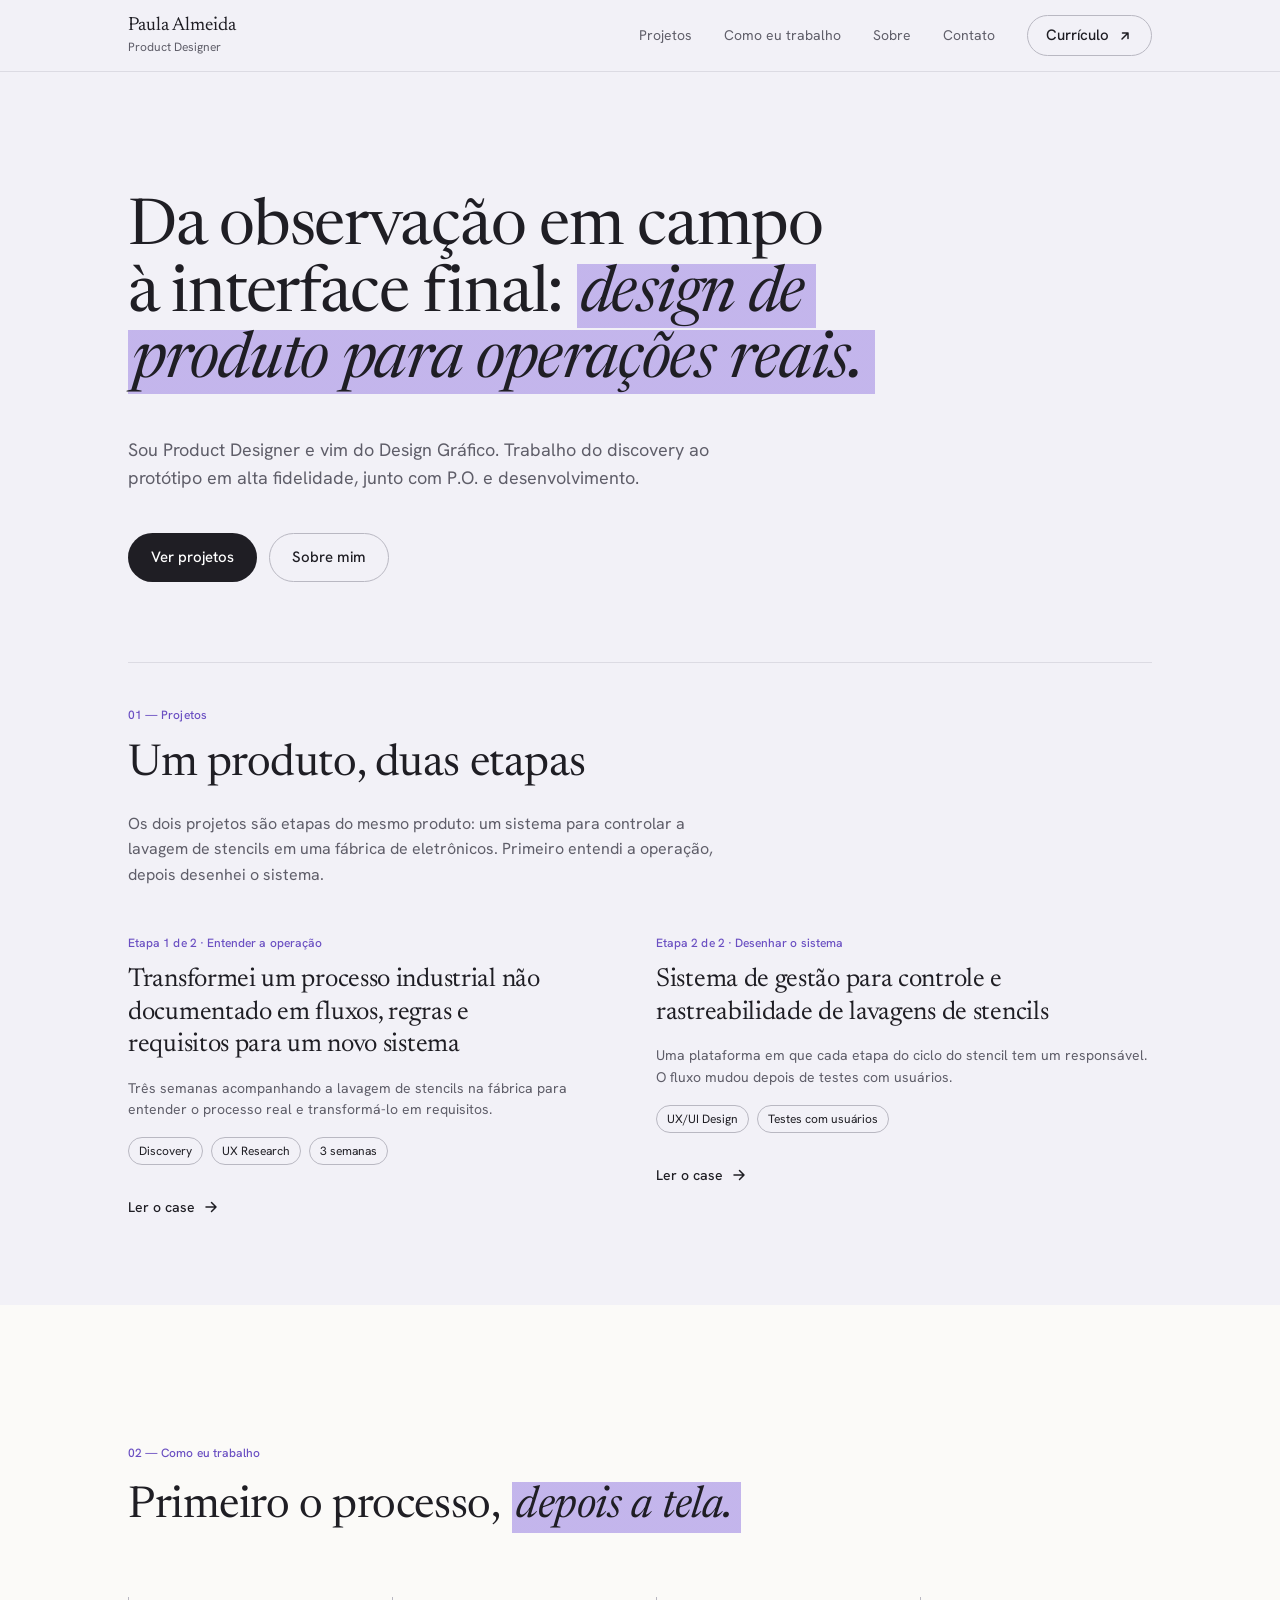
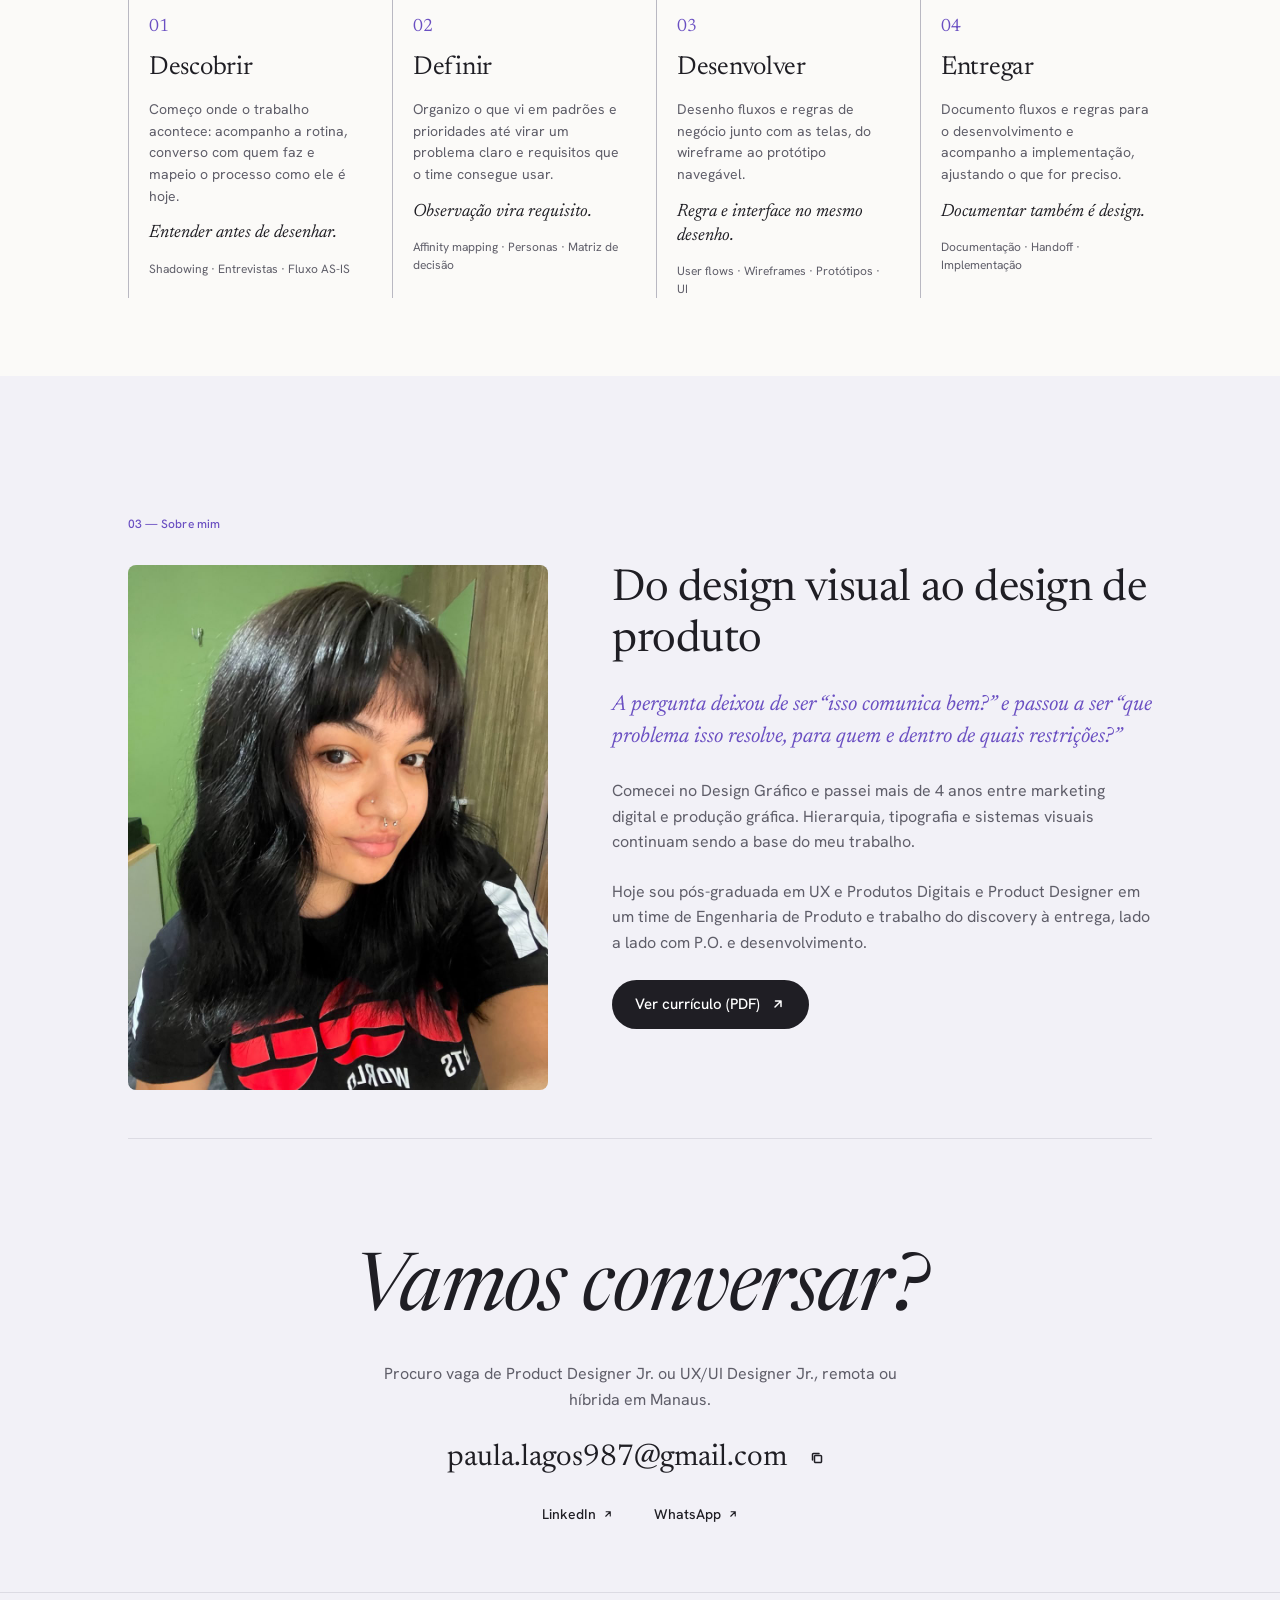
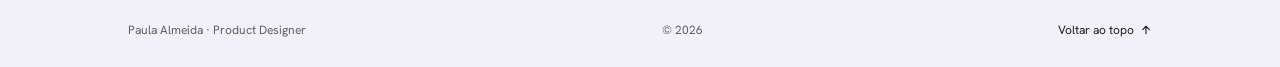
==== index.html @ 33c94bc5 "Página principal e caso 1 completos, template caso 2 Co-Authored-By: Claude Haiku 5.5 <noreply@anthr" ====
<!doctype html>
<html lang="pt-BR">
<head>
  <meta charset="utf-8">
  <meta name="viewport" content="width=device-width, initial-scale=1">
  <title>Paula Almeida · Product Designer</title>
  <meta name="description" content="Portfólio de Paula Almeida, Product Designer: do discovery ao protótipo em alta fidelidade.">
  <link rel="preconnect" href="https://fonts.googleapis.com">
  <link rel="preconnect" href="https://fonts.gstatic.com" crossorigin>
  <link href="https://fonts.googleapis.com/css2?family=Hanken+Grotesk:wght@400;500&family=Newsreader:ital,wght@0,400;1,400&display=swap" rel="stylesheet">
  <script>document.documentElement.classList.add('js');</script>
  <link rel="stylesheet" href="css/styles.css">
</head>
<body>

  <div class="site-header-wrap">
  <header class="site-header">
    <a class="brand" href="#topo" aria-label="Paula Almeida, Product Designer">
      <span class="brand__name">Paula Almeida</span>
      <span class="brand__role">Product Designer</span>
    </a>

    <nav class="nav" id="site-nav" aria-label="Principal">
      <a href="#projetos">Projetos</a>
      <a href="#como-eu-trabalho">Como eu trabalho</a>
      <a href="#sobre">Sobre</a>
      <a href="#contato">Contato</a>
      <a class="btn btn--outline btn--small" id="resume-link" href="https://fax-slaw-64623266.figma.site/" target="_blank" rel="noopener noreferrer">
        Currículo
        <img src="assets/icons/desktop-cv-small.svg" alt="" width="16" height="16" aria-hidden="true">
      </a>
    </nav>

    <button class="menu-toggle" type="button" aria-controls="site-nav" aria-expanded="false" aria-label="Abrir menu">
      <img src="assets/icons/mobile-menu.svg" alt="" width="16" height="16" aria-hidden="true">
    </button>
  </header>
  </div>

  <main id="topo">

    <section class="hero" aria-labelledby="hero-title">
      <h1 class="hero__title" id="hero-title">Da observação em<br class="br-mobile"> campo<br class="br-desktop"> à interface<br class="br-mobile"> final: <span class="highlight">design de</span><br> <span class="highlight">produto para<br class="br-mobile"> operações reais.</span></h1>

      <p class="hero__lead">Sou Product Designer e vim do Design Gráfico. Trabalho do discovery ao protótipo em alta fidelidade, junto com P.O. e desenvolvimento.</p>

      <div class="cta-group">
        <a class="btn btn--primary" href="#projetos">Ver projetos</a>
        <a class="btn btn--outline" href="#sobre">Sobre mim</a>
      </div>
    </section>

    <section class="projects" id="projetos" aria-labelledby="projetos-title">
      <div class="projects__inner">
        <p class="eyebrow">01 — Projetos</p>
        <h2 class="section-title" id="projetos-title">Um produto, duas etapas</h2>
        <p class="section-lead">Os dois projetos são etapas do mesmo produto: um sistema para controlar a lavagem de stencils em uma fábrica de eletrônicos. Primeiro entendi a operação, depois desenhei o sistema.</p>

        <div class="cards">
          <article class="project-card">
            <div class="project-card__media" role="img" aria-label="[Imagem do projeto — fluxo AS-IS ou foto de campo]">
              <span>[Imagem do projeto — fluxo AS-IS ou foto de campo]</span>
            </div>
            <p class="eyebrow eyebrow--sm">Etapa 1 de 2 · Entender a operação</p>
            <h3 class="card-title">Transformei um processo industrial não documentado em fluxos, regras e requisitos para um novo sistema</h3>
            <p class="card-text">Três semanas acompanhando a lavagem de stencils na fábrica para entender o processo real e transformá-lo em requisitos.</p>
            <ul class="tags" aria-label="Tags">
              <li class="tag">Discovery</li>
              <li class="tag">UX Research</li>
              <li class="tag">3 semanas</li>
            </ul>
            <a class="link-arrow" href="cases/case-1.html">
              Ler o case
              <img src="assets/icons/desktop-arrow-right.svg" alt="" width="16" height="16" aria-hidden="true">
            </a>
          </article>

          <article class="project-card">
            <div class="project-card__media" role="img" aria-label="[Imagem do projeto — tela do Dashboard em alta fidelidade]">
              <span>[Imagem do projeto — tela do Dashboard em alta fidelidade]</span>
            </div>
            <p class="eyebrow eyebrow--sm">Etapa 2 de 2 · Desenhar o sistema</p>
            <h3 class="card-title">Sistema de gestão para controle e rastreabilidade de lavagens de stencils</h3>
            <p class="card-text">Uma plataforma em que cada etapa do ciclo do stencil tem um responsável. O fluxo mudou depois de testes com usuários.</p>
            <ul class="tags" aria-label="Tags">
              <li class="tag">UX/UI Design</li>
              <li class="tag">Testes com usuários</li>
            </ul>
            <a class="link-arrow" href="cases/case-2.html">
              Ler o case
              <img src="assets/icons/desktop-arrow-right.svg" alt="" width="16" height="16" aria-hidden="true">
            </a>
          </article>
        </div>
      </div>
    </section>

    <section class="process" id="como-eu-trabalho" aria-labelledby="process-title">
      <p class="eyebrow">02 — Como eu trabalho</p>
      <h2 class="section-title section-title--process" id="process-title">
        Primeiro o processo,
        <span class="highlight highlight--process">depois a tela.</span>
      </h2>

      <ol class="steps">
        <li class="step">
          <p class="step__number">01</p>
          <h3 class="step__title">Descobrir</h3>
          <p class="step__desc">Começo onde o trabalho acontece: acompanho a rotina, converso com quem faz e mapeio o processo como ele é hoje.</p>
          <p class="step__motto">Entender antes de desenhar.</p>
          <p class="step__methods">Shadowing · Entrevistas · Fluxo AS-IS</p>
        </li>
        <li class="step">
          <p class="step__number">02</p>
          <h3 class="step__title">Definir</h3>
          <p class="step__desc">Organizo o que vi em padrões e prioridades até virar um problema claro e requisitos que o time consegue usar.</p>
          <p class="step__motto">Observação vira requisito.</p>
          <p class="step__methods">Affinity mapping · Personas · Matriz de decisão</p>
        </li>
        <li class="step">
          <p class="step__number">03</p>
          <h3 class="step__title">Desenvolver</h3>
          <p class="step__desc">Desenho fluxos e regras de negócio junto com as telas, do wireframe ao protótipo navegável.</p>
          <p class="step__motto">Regra e interface no mesmo desenho.</p>
          <p class="step__methods">User flows · Wireframes · Protótipos · UI</p>
        </li>
        <li class="step">
          <p class="step__number">04</p>
          <h3 class="step__title">Entregar</h3>
          <p class="step__desc">Documento fluxos e regras para o desenvolvimento e acompanho a implementação, ajustando o que for preciso.</p>
          <p class="step__motto">Documentar também é design.</p>
          <p class="step__methods">Documentação · Handoff · Implementação</p>
        </li>
      </ol>
    </section>

    <section class="about" id="sobre" aria-labelledby="sobre-title">
      <p class="eyebrow">03 — Sobre mim</p>
      <div class="about__row">
        <img class="about__photo" src="assets/images/paula.jpg" alt="Foto de Paula Almeida" width="960" height="1200" loading="lazy">
        <div class="about__text">
          <h2 class="section-title" id="sobre-title">Do design visual ao design de produto</h2>
          <p class="about__quote">A pergunta deixou de ser “isso comunica bem?” e passou a ser “que problema isso resolve, para quem e dentro de quais restrições?”</p>
          <p class="about__body">Comecei no Design Gráfico e passei mais de 4 anos entre marketing digital e produção gráfica. Hierarquia, tipografia e sistemas visuais continuam sendo a base do meu trabalho.</p>
          <p class="about__body">Hoje sou pós-graduada em UX e Produtos Digitais e Product Designer em um time de Engenharia de Produto e trabalho do discovery à entrega, lado a lado com P.O. e desenvolvimento.</p>
          <a class="btn btn--primary" href="#" data-resume-target>
            Ver currículo (PDF)
            <img src="assets/icons/desktop-cv.svg" alt="" width="16" height="16" aria-hidden="true">
          </a>
        </div>
      </div>
    </section>

    <section class="contact" id="contato" aria-labelledby="contato-title">
      <div class="contact__inner">
        <h2 class="contact__title" id="contato-title">Vamos conversar?</h2>
        <p class="contact__lead">Procuro vaga de Product Designer Jr. ou UX/UI Designer Jr., remota ou híbrida em Manaus.</p>

        <div class="email">
          <p class="email__address" id="email-address">paula.lagos987@gmail.com</p>
          <button class="icon-button" type="button" data-copy="Paula.lagos987@gmail.com" aria-label="Copiar e-mail" aria-describedby="email-address">
            <img class="icon-button__copy" src="assets/icons/desktop-copy.svg" alt="" width="16" height="16" aria-hidden="true">
            <img class="icon-button__check" src="assets/icons/check.svg" alt="" width="16" height="16" aria-hidden="true">
            <span class="tooltip" aria-hidden="true">E-mail copiado!</span>
          </button>
        </div>

        <div class="socials">
          <a class="social-link" href="https://linkedin.com/in/pauladsg0" target="_blank" rel="noopener noreferrer">
            LinkedIn
            <img src="assets/icons/desktop-arrow-up-right.svg" alt="" width="12" height="12" aria-hidden="true">
          </a>
          <a class="social-link" href="https://api.whatsapp.com/send/?phone=5592994893552&amp;text&amp;type=phone_number&amp;app_absent=0" target="_blank" rel="noopener noreferrer">
            WhatsApp
            <img src="assets/icons/desktop-arrow-up-right.svg" alt="" width="12" height="12" aria-hidden="true">
          </a>
        </div>
      </div>
    </section>

  </main>

  <footer class="site-footer">
    <p class="site-footer__text">Paula Almeida · Product Designer</p>
    <p class="site-footer__text site-footer__year">© 2026</p>
    <a class="site-footer__top" href="#topo">
      Voltar ao topo
      <img src="assets/icons/desktop-arrow-up.svg" alt="" width="12" height="12" aria-hidden="true">
    </a>
  </footer>

  <script src="js/main.js"></script>
</body>
</html>
---- css/styles.css ----
/* Tokens extraídos do Figma (Portfólio · node 86:12 e 86:171) */
:root {
  --color-bg: #f2f1f7;
  --color-surface: #fbfaf8;
  --color-ink: #1f1e24;
  --color-text-muted: #5f5e69;
  --color-accent: #6a4fc2;
  --color-accent-soft: #e6ddfc;
  --color-border: #dcdbe3;
  --color-border-strong: #b9b8c2;
  --color-placeholder: #e8e7ed;
  --color-on-ink: #ffffff;
  --color-selection: rgba(106, 79, 194, 0.28);
  --header-h: 72px;

  --font-serif: "Newsreader", Georgia, serif;
  --font-sans: "Hanken Grotesk", system-ui, -apple-system, "Segoe UI", sans-serif;

  /* 144px no desktop de 1440px; reduz de forma fluida em telas menores */
  --gutter: clamp(20px, 10vw, 144px);
}

*,
*::before,
*::after {
  box-sizing: border-box;
}

html {
  scroll-behavior: smooth;
  scroll-padding-top: 88px;
}

body {
  margin: 0;
  background: var(--color-bg);
  color: var(--color-ink);
  font-family: var(--font-sans);
  font-size: 16px;
  line-height: 1.6;
  -webkit-font-smoothing: antialiased;
  overflow-x: hidden;
}

h1,
h2,
h3,
p,
ol,
ul {
  margin: 0;
  padding: 0;
}

ol,
ul {
  list-style: none;
}

a {
  color: inherit;
  text-decoration: none;
}

img {
  display: block;
  max-width: 100%;
}

button {
  font: inherit;
  color: inherit;
}

:focus-visible {
  outline: 2px solid var(--color-accent);
  outline-offset: 3px;
  border-radius: 4px;
}

/* ---------- Header ---------- */

/* O wrapper mantém o espaço da header no fluxo; ao esconder, colapsa junto com a header */
.site-header-wrap {
  height: var(--header-h);
  transition: height 0.3s ease;
}

.site-header-wrap.is-hidden {
  height: 0;
}

.site-header {
  position: relative;
  display: flex;
  align-items: center;
  justify-content: space-between;
  height: var(--header-h);
  padding: 0 var(--gutter);
  background: var(--color-bg);
  border-bottom: 1px solid var(--color-border);
  transition: transform 0.3s ease, visibility 0.3s ease;
}

/* Rolagem para baixo: header fixa no topo da viewport */
.site-header.is-fixed {
  position: fixed;
  top: 0;
  left: 0;
  right: 0;
  z-index: 20;
}

/* Rolagem para cima: header sai suavemente pelo topo e fica fora da tabulação */
.site-header.is-hidden {
  transform: translateY(-100%);
  visibility: hidden;
}

.brand {
  display: flex;
  flex-direction: column;
  white-space: nowrap;
}

.brand__name {
  font-family: var(--font-serif);
  font-size: 19px;
  line-height: 1.2;
}

.brand__role {
  font-size: 12px;
  line-height: 1.5;
  color: var(--color-text-muted);
}

.nav {
  display: flex;
  align-items: center;
  gap: 32px;
}

.nav > a:not(.btn) {
  font-size: 14px;
  line-height: 1.55;
  color: var(--color-text-muted);
  white-space: nowrap;
}

.nav > a:not(.btn):hover {
  color: var(--color-ink);
}

.menu-toggle {
  display: none;
  align-items: center;
  justify-content: center;
  width: 40px;
  height: 40px;
  padding: 0;
  border: 0;
  border-radius: 999px;
  background: transparent;
  cursor: pointer;
}

/* ---------- Botões e links ---------- */

.btn {
  display: inline-flex;
  align-items: center;
  justify-content: center;
  gap: 10px;
  padding: 13px 22px;
  border: 1px solid transparent;
  border-radius: 999px;
  font-size: 15px;
  font-weight: 500;
  line-height: 1.4;
  white-space: nowrap;
  cursor: pointer;
  transition: opacity 0.2s ease;
}

.btn:hover {
  opacity: 0.85;
}

.btn--primary {
  background: var(--color-ink);
  color: var(--color-on-ink);
}

.btn--outline {
  border-color: var(--color-border-strong);
  color: var(--color-ink);
}

.btn--small {
  gap: 8px;
  padding: 9px 18px;
  font-size: 15px;
}

.btn img,
.link-arrow img,
.social-link img,
.site-footer__top img {
  flex-shrink: 0;
}

.btn > img {
  width: 16px;
  height: 16px;
}

.link-arrow {
  display: inline-flex;
  align-items: center;
  gap: 8px;
  font-size: 14px;
  font-weight: 500;
  line-height: 1.45;
}

.link-arrow img {
  width: 16px;
  height: 16px;
}

.link-arrow:hover,
.social-link:hover {
  text-decoration: underline;
  text-underline-offset: 4px;
}

.cta-group {
  display: flex;
  align-items: flex-start;
  gap: 12px;
}

/* ---------- Hero ---------- */

.hero {
  display: flex;
  flex-direction: column;
  align-items: flex-start;
  gap: 40px;
  padding: 124px var(--gutter) 80px;
}

.hero__title {
  font-family: var(--font-serif);
  font-size: clamp(44px, 5vw, 72px);
  font-weight: 400;
  line-height: 1.04;
  letter-spacing: -0.02em;
  white-space: nowrap;
}

/* Quebras de linha do título: cada frame (desktop/mobile) tem a sua */
.br-mobile {
  display: none;
}

.hero__lead {
  max-width: 620px;
  font-size: 18px;
  line-height: 1.6;
  color: var(--color-text-muted);
}

/* Destaque em itálico com fundo lilás, como no Figma */
/* A camada de seleção fica sobre o fundo lilás; com JS, cresce da esquerda para a direita */
.highlight {
  padding: 0 12px 0 4px;
  background-color: var(--color-accent-soft);
  background-image: linear-gradient(var(--color-selection), var(--color-selection));
  background-repeat: no-repeat;
  background-size: 100% 100%;
  box-decoration-break: slice;
  font-style: italic;
}

/* ---------- Projetos ---------- */

.projects {
  padding: 0 var(--gutter) 88px;
}

.projects__inner {
  display: flex;
  flex-direction: column;
  align-items: flex-start;
  padding-top: 44px;
  border-top: 1px solid var(--color-border);
}

.eyebrow {
  font-size: 12px;
  font-weight: 500;
  line-height: 1.4;
  letter-spacing: 0.06px;
  color: var(--color-accent);
}

.projects .eyebrow {
  margin-bottom: 16px;
}

.section-title {
  font-family: var(--font-serif);
  font-size: 44px;
  font-weight: 400;
  line-height: 1.15;
  letter-spacing: -0.44px;
}

.projects .section-title {
  margin-bottom: 20px;
}

.section-lead {
  max-width: 620px;
  font-size: 16px;
  line-height: 1.6;
  color: var(--color-text-muted);
}

.cards {
  display: grid;
  grid-template-columns: repeat(2, minmax(0, 1fr));
  align-items: start;
  gap: 32px;
  width: 100%;
  margin-top: 16px;
}

.project-card {
  display: flex;
  flex-direction: column;
  align-items: flex-start;
  min-width: 0;
  padding-top: 32px;
}

.project-card__media {
  display: none;
}

.project-card .eyebrow--sm {
  margin-bottom: 12px;
}

.card-title {
  max-width: 420px;
  font-family: var(--font-serif);
  font-size: 26px;
  font-weight: 400;
  line-height: 1.25;
  letter-spacing: -0.3px;
}

.card-text {
  max-width: 560px;
  margin-top: 16px;
  font-size: 14px;
  line-height: 1.55;
  color: var(--color-text-muted);
}

.tags {
  display: flex;
  flex-wrap: wrap;
  gap: 8px;
  margin-top: 16px;
}

.tag {
  padding: 4px 10px;
  border: 1px solid var(--color-border-strong);
  border-radius: 999px;
  font-size: 12px;
  line-height: 1.5;
  white-space: nowrap;
}

.project-card .link-arrow {
  margin-top: 32px;
}

/* ---------- Como eu trabalho ---------- */

.process {
  padding: 140px var(--gutter) 78px;
  background: var(--color-surface);
}

.process .eyebrow {
  margin-bottom: 20px;
}

.section-title--process {
  display: flex;
  flex-wrap: wrap;
  align-items: center;
  column-gap: 12px;
  font-size: 44px;
}

.highlight--process {
  padding-right: 8px;
  font-size: inherit;
}

.steps {
  display: grid;
  grid-template-columns: repeat(4, minmax(0, 1fr));
  align-items: stretch;
  gap: 32px;
  width: 100%;
  margin-top: 64px;
}

.step {
  display: flex;
  flex-direction: column;
  gap: 14px;
  padding: 20px 0 0 20px;
  border-left: 1px solid var(--color-border-strong);
}

.step__number {
  font-family: var(--font-serif);
  font-size: 18px;
  line-height: 1.2;
  color: var(--color-accent);
}

.step__title {
  font-family: var(--font-serif);
  font-size: 26px;
  font-weight: 400;
  line-height: 1.25;
  letter-spacing: -0.3px;
}

.step__desc {
  font-size: 14px;
  line-height: 1.55;
  color: var(--color-text-muted);
}

.step__motto {
  font-family: var(--font-serif);
  font-size: 18px;
  font-style: italic;
  line-height: 1.35;
}

.step__methods {
  font-size: 12px;
  line-height: 1.5;
  color: var(--color-text-muted);
}

/* ---------- Sobre mim ---------- */

.about {
  display: flex;
  flex-direction: column;
  align-items: flex-start;
  gap: 32px;
  padding: 140px var(--gutter) 0;
}

.about .eyebrow {
  margin: 0;
}

.about__row {
  display: flex;
  align-items: flex-start;
  gap: 64px;
  width: 100%;
}

.about__photo {
  flex-shrink: 0;
  width: 420px;
  height: 525px;
  border-radius: 8px;
  object-fit: cover;
  object-position: center;
  background: var(--color-placeholder);
}

.about__text {
  display: flex;
  flex-direction: column;
  align-items: flex-start;
  gap: 24px;
  flex: 1 1 0;
  min-width: 0;
}

.about__text .section-title {
  max-width: 620px;
}

.about__quote {
  font-family: var(--font-serif);
  font-size: 22px;
  font-style: italic;
  line-height: 1.45;
  color: var(--color-accent);
}

.about__body {
  font-size: 16px;
  line-height: 1.6;
  color: var(--color-text-muted);
}

/* ---------- Contato ---------- */

.contact {
  padding: 48px var(--gutter) 68px;
}

.contact__inner {
  display: flex;
  flex-direction: column;
  align-items: center;
  gap: 28px;
  padding-top: 110px;
  border-top: 1px solid var(--color-border);
}

.contact__title {
  font-family: var(--font-serif);
  font-size: 80px;
  font-style: italic;
  font-weight: 400;
  line-height: 1.05;
  letter-spacing: -1.6px;
  text-align: center;
}

.contact__lead {
  max-width: 520px;
  font-size: 16px;
  line-height: 1.6;
  color: var(--color-text-muted);
  text-align: center;
}

.email {
  display: flex;
  align-items: center;
  gap: 14px;
}

.email__address {
  font-family: var(--font-serif);
  font-size: 30px;
  line-height: 1.2;
  white-space: nowrap;
}

.icon-button {
  position: relative;
  display: inline-flex;
  align-items: center;
  justify-content: center;
  width: 32px;
  height: 32px;
  padding: 0;
  border: 0;
  border-radius: 999px;
  background: transparent;
  cursor: pointer;
}

/* Tooltip absoluto: aparece acima do botão sem alterar o layout */
.tooltip {
  position: absolute;
  bottom: calc(100% + 8px);
  left: 50%;
  transform: translateX(-50%);
  padding: 6px 10px;
  border-radius: 6px;
  background: var(--color-ink);
  color: var(--color-on-ink);
  font-size: 12px;
  font-weight: 500;
  line-height: 1.4;
  white-space: nowrap;
  pointer-events: none;
  opacity: 0;
  visibility: hidden;
  transition: opacity 0.2s ease, visibility 0.2s ease;
}

.icon-button.is-copied .tooltip {
  opacity: 1;
  visibility: visible;
}

.icon-button img {
  width: 16px;
  height: 16px;
}

/* Copiar/confirmar: as duas imagens ocupam o mesmo espaço, sem deslocar o layout */
.icon-button__check {
  display: none;
}

.icon-button.is-copied .icon-button__copy {
  display: none;
}

.icon-button.is-copied .icon-button__check {
  display: block;
}

.socials {
  display: flex;
  align-items: flex-start;
  gap: 40px;
}

.social-link {
  display: inline-flex;
  align-items: center;
  gap: 6px;
  font-size: 14px;
  font-weight: 500;
  line-height: 1.45;
}

.social-link img {
  width: 12px;
  height: 12px;
}

/* ---------- Footer ---------- */

.site-footer {
  display: flex;
  align-items: center;
  justify-content: space-between;
  gap: 16px;
  padding: 28px var(--gutter);
  background: var(--color-bg);
  border-top: 1px solid var(--color-border);
}

.site-footer__text {
  font-size: 12px;
  line-height: 1.5;
  color: var(--color-text-muted);
}

.site-footer__top {
  display: inline-flex;
  align-items: center;
  gap: 6px;
  font-size: 12px;
  line-height: 1.5;
}

.site-footer__top img {
  width: 12px;
  height: 12px;
}

/* ---------- Intermediário (900px a 1099px) ---------- */

@media (max-width: 1099px) {
  .steps {
    grid-template-columns: repeat(2, minmax(0, 1fr));
  }

  .about__row {
    flex-direction: column;
    gap: 40px;
  }

  .about__photo {
    width: 100%;
    max-width: 420px;
    height: auto;
    aspect-ratio: 4 / 5;
  }
}

/* ---------- Mobile (até 899px) ---------- */

@media (max-width: 899px) {
  :root {
    --header-h: 68px;
  }

  .nav {
    display: none;
  }

  .nav.is-open {
    display: flex;
    position: absolute;
    top: var(--header-h);
    left: 0;
    right: 0;
    flex-direction: column;
    align-items: flex-start;
    gap: 20px;
    padding: 24px var(--gutter);
    background: var(--color-bg);
    border-bottom: 1px solid var(--color-border);
    z-index: 10;
  }

  .nav.is-open > a:not(.btn) {
    font-size: 16px;
  }

  .menu-toggle {
    display: inline-flex;
  }

  .hero {
    gap: 28px;
    padding: 56px 20px 48px;
  }

  .hero__title {
    font-size: 42px;
    line-height: 1.06;
    letter-spacing: -0.015em;
    white-space: normal;
  }

  .br-mobile {
    display: inline;
  }

  .br-desktop {
    display: none;
  }

  .hero__lead {
    font-size: 16px;
  }

  .cta-group {
    flex-direction: column;
    width: 100%;
  }

  .cta-group .btn {
    width: 100%;
  }

  .projects {
    padding: 0 20px 64px;
  }

  .section-title {
    font-size: 32px;
    letter-spacing: -0.16px;
  }

  .projects .section-title {
    margin-bottom: 16px;
  }

  .section-lead {
    font-size: 14px;
    line-height: 1.55;
  }

  .cards {
    grid-template-columns: minmax(0, 1fr);
    gap: 56px;
    margin-top: 16px;
  }

  .project-card {
    padding-top: 0;
  }

  .project-card__media {
    display: flex;
    align-items: center;
    justify-content: center;
    width: 100%;
    height: 236px;
    padding: 24px;
    margin-bottom: 20px;
    background: var(--color-placeholder);
    border: 1px solid var(--color-border);
    border-radius: 6px;
    text-align: center;
    font-size: 12px;
    line-height: 1.5;
    color: var(--color-text-muted);
  }

  .project-card .eyebrow--sm {
    margin-bottom: 10px;
  }

  .card-title {
    max-width: none;
    font-size: 22px;
    line-height: 1.25;
    letter-spacing: 0;
  }

  .card-text {
    max-width: none;
    margin-top: 12px;
    font-size: 14px;
  }

  .tags {
    margin-top: 14px;
  }

  .project-card .link-arrow {
    margin-top: 24px;
  }

  .process {
    padding: 72px 20px 56px;
  }

  .process .eyebrow {
    margin-bottom: 16px;
  }

  .section-title--process {
    font-size: 32px;
    column-gap: 0;
  }

  .highlight--process {
    padding-right: 8px;
  }

  .steps {
    grid-template-columns: minmax(0, 1fr);
    gap: 40px;
    margin-top: 40px;
  }

  .about {
    gap: 24px;
    padding: 72px 20px 0;
  }

  .about__row {
    align-items: center;
    gap: 24px;
  }

  .about__photo {
    width: 240px;
    height: 300px;
    aspect-ratio: auto;
    max-width: none;
    align-self: center;
  }

  .about__text {
    gap: 24px;
    width: 100%;
  }

  .about__text .section-title {
    font-size: 32px;
  }

  .about__quote {
    font-size: 20px;
    line-height: 1.4;
  }

  .about__body {
    font-size: 14px;
    line-height: 1.55;
  }

  .about__text .btn {
    width: 100%;
  }

  .contact {
    padding: 40px 20px 48px;
  }

  .contact__inner {
    gap: 24px;
    padding-top: 64px;
  }

  .contact__title {
    font-size: 46px;
    letter-spacing: -0.69px;
  }

  .contact__lead {
    font-size: 14px;
    line-height: 1.55;
  }

  .email {
    gap: 10px;
  }

  .email__address {
    font-size: 22px;
    white-space: normal;
    overflow-wrap: anywhere;
  }

  .socials {
    gap: 32px;
  }

  .site-footer {
    padding: 28px 20px;
  }
}

/* ---------- Microinterações ---------- */

/* Hover nos cards de projetos: só em dispositivos com ponteiro (não em toque) */
.project-card {
  transition: transform 0.35s ease;
}

.card-title {
  transition: color 0.35s ease;
}

@media (hover: hover) and (pointer: fine) {
  .project-card:hover .card-title {
    color: var(--color-accent);
  }
}

@media (hover: hover) and (pointer: fine) and (prefers-reduced-motion: no-preference) {
  .project-card:hover {
    transform: scale(1.02);
    z-index: 1;
  }
}

/* Seleção progressiva nas frases destacadas (só com JS; sem JS, o estado final aparece direto) */
.js .highlight {
  background-size: 0% 100%;
  transition: background-size 0.9s cubic-bezier(0.4, 0, 0.2, 1);
}

.js .highlight.is-selected {
  background-size: 100% 100%;
}

/* A segunda frase do hero continua a seleção logo após a primeira */
.js .hero__title .highlight:nth-of-type(2) {
  transition-delay: 0.9s;
}

/* Entrada das quatro etapas da seção 2: da esquerda para a direita, em sequência */
.js .step {
  opacity: 0;
  transform: translateX(-32px);
  transition: opacity 0.7s cubic-bezier(0.22, 0.61, 0.36, 1), transform 0.7s cubic-bezier(0.22, 0.61, 0.36, 1);
}

.js .process.is-revealed .step {
  opacity: 1;
  transform: none;
}

.js .process.is-revealed .step:nth-child(2) {
  transition-delay: 0.15s;
}

.js .process.is-revealed .step:nth-child(3) {
  transition-delay: 0.3s;
}

.js .process.is-revealed .step:nth-child(4) {
  transition-delay: 0.45s;
}

/* Movimento reduzido: sem transições de posição, escala ou seleção animada */
@media (prefers-reduced-motion: reduce) {
  .project-card,
  .card-title,
  .highlight,
  .js .highlight,
  .js .step,
  .site-header,
  .site-header-wrap,
  .tooltip {
    transition: none;
  }

  .js .step {
    opacity: 1;
    transform: none;
  }
}
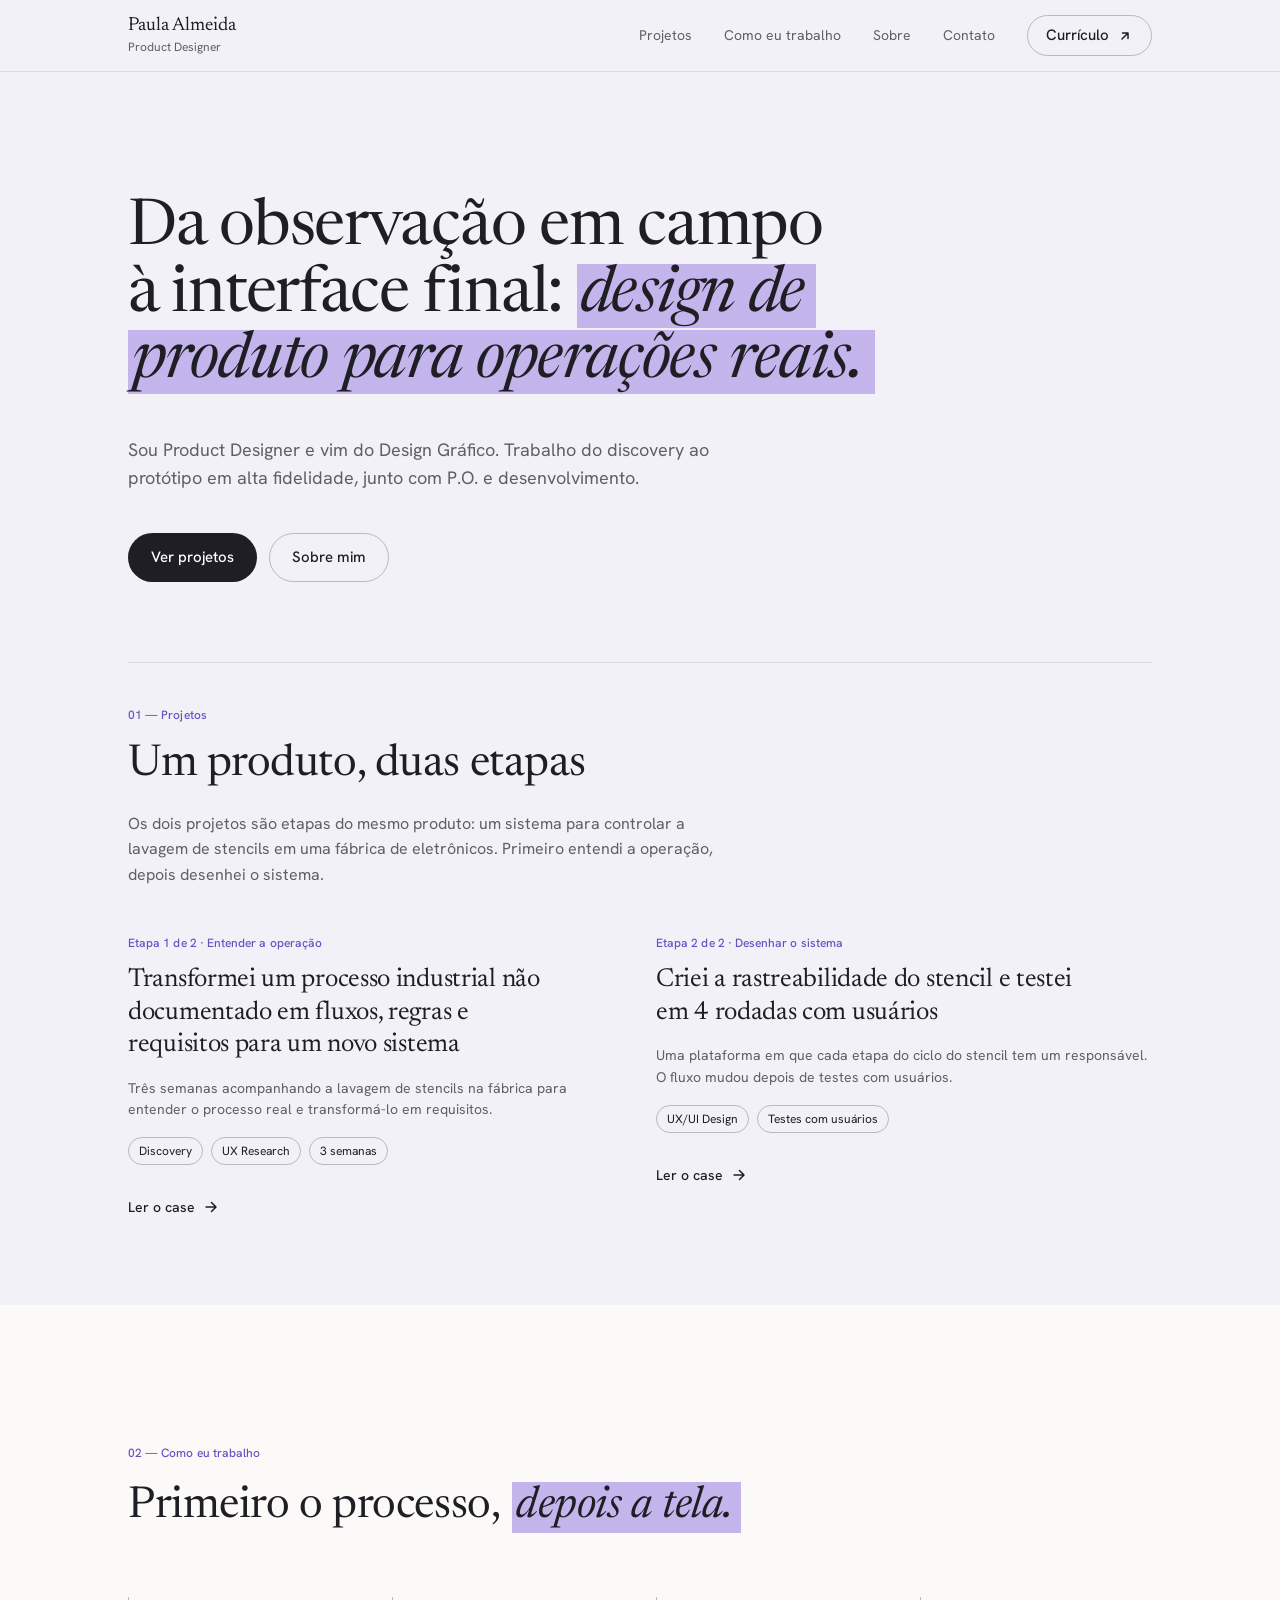
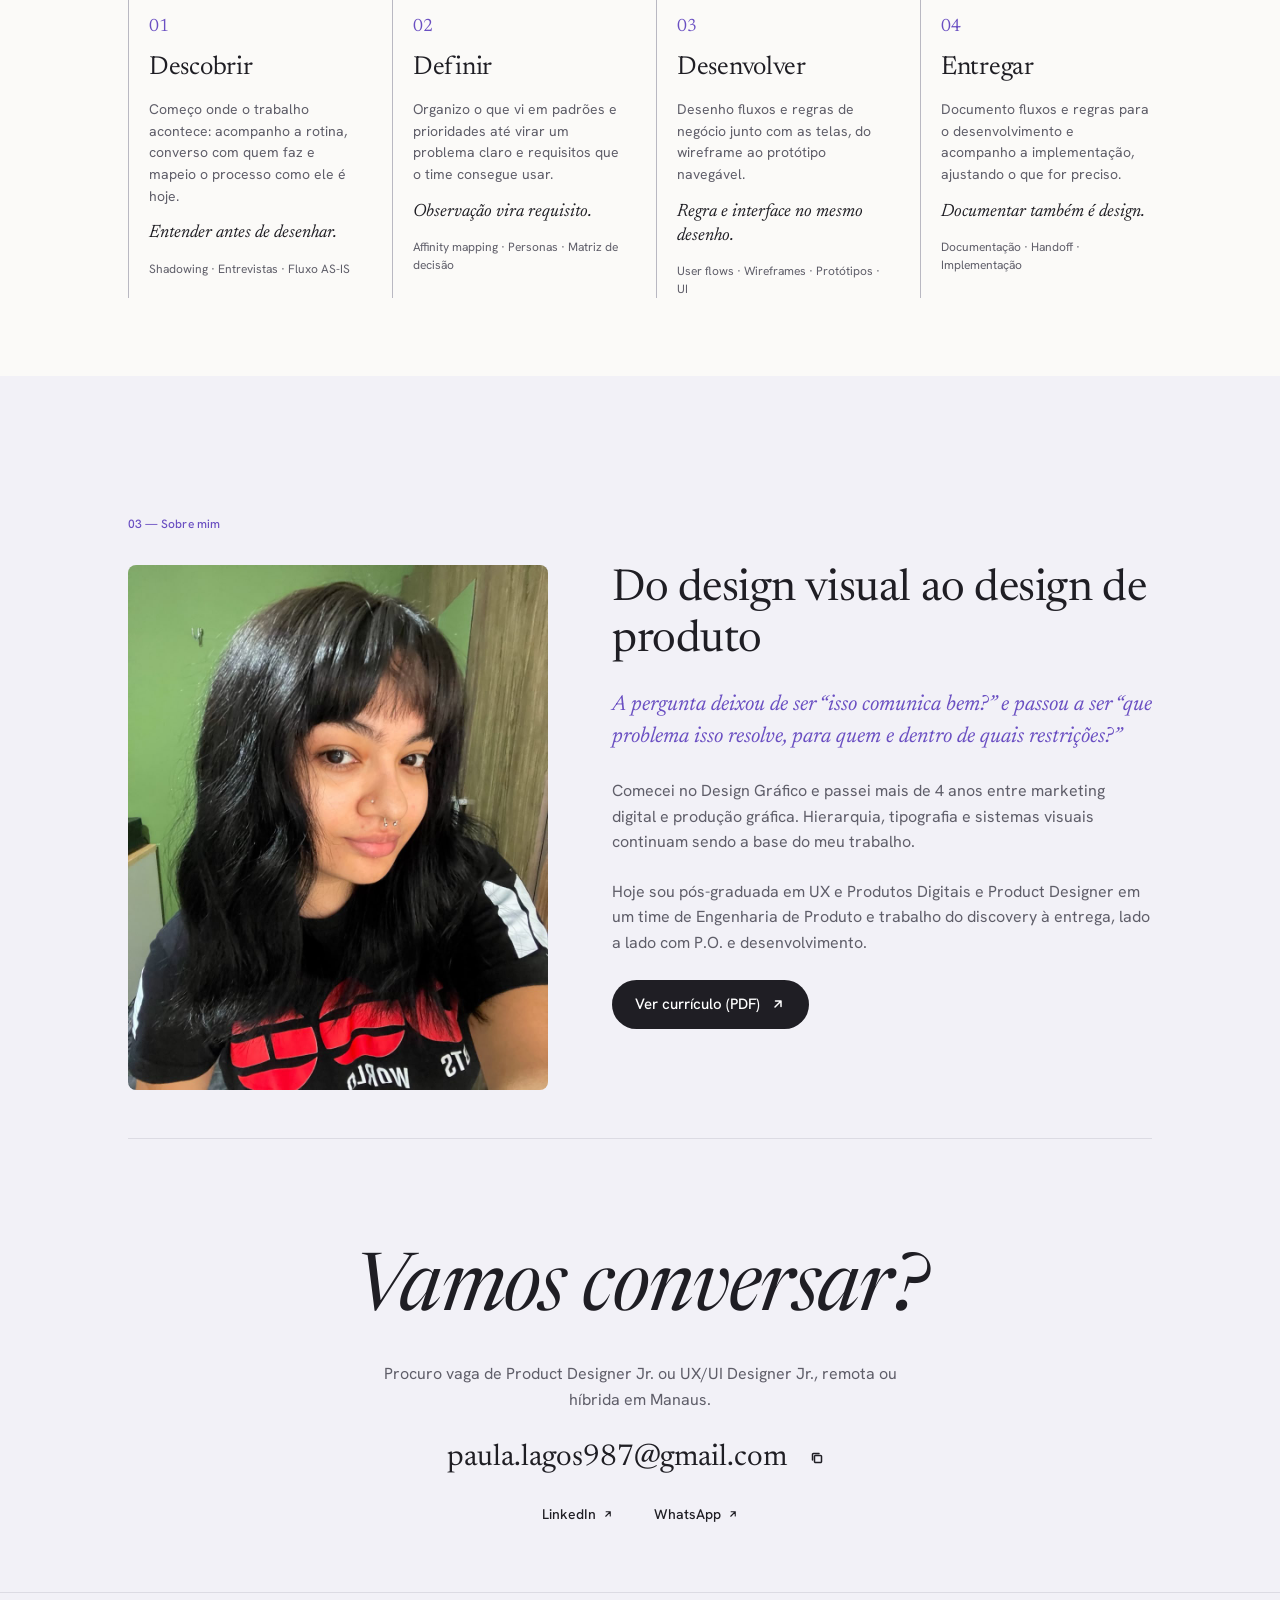
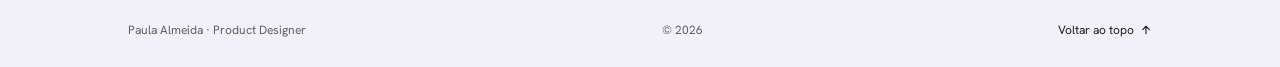
==== commit 7bd4da11: "Atualiza portfólio e case 2 Co-Authored-By: Claude Haiku 5.5 <noreply@anthropic.com>" ====
--- a/index.html
+++ b/index.html
@@ -80,7 +80,7 @@
               <span>[Imagem do projeto — tela do Dashboard em alta fidelidade]</span>
             </div>
             <p class="eyebrow eyebrow--sm">Etapa 2 de 2 · Desenhar o sistema</p>
-            <h3 class="card-title">Sistema de gestão para controle e rastreabilidade de lavagens de stencils</h3>
+            <h3 class="card-title"><a class="card-title__link" href="cases/case-2.html">Criei a rastreabilidade do stencil e testei em 4 rodadas com usuários</a></h3>
             <p class="card-text">Uma plataforma em que cada etapa do ciclo do stencil tem um responsável. O fluxo mudou depois de testes com usuários.</p>
             <ul class="tags" aria-label="Tags">
               <li class="tag">UX/UI Design</li>
--- a/css/styles.css
+++ b/css/styles.css
@@ -361,6 +361,35 @@
   font-weight: 400;
   line-height: 1.25;
   letter-spacing: -0.3px;
+}
+
+/* Título do card que também abre o case (só o Case 2 usa esta classe) */
+.card-title__link {
+  color: inherit;
+  text-decoration: none;
+  cursor: pointer;
+  background-image: linear-gradient(currentColor, currentColor);
+  background-repeat: no-repeat;
+  background-position: 0 100%;
+  background-size: 0% 1px;
+  transition: background-size 0.25s ease;
+}
+
+.card-title__link:hover,
+.card-title__link:focus-visible {
+  background-size: 100% 1px;
+}
+
+.card-title__link:focus-visible {
+  outline: 2px solid var(--color-accent);
+  outline-offset: 4px;
+  border-radius: 2px;
+}
+
+@media (prefers-reduced-motion: reduce) {
+  .card-title__link {
+    transition: none;
+  }
 }
 
 .card-text {
